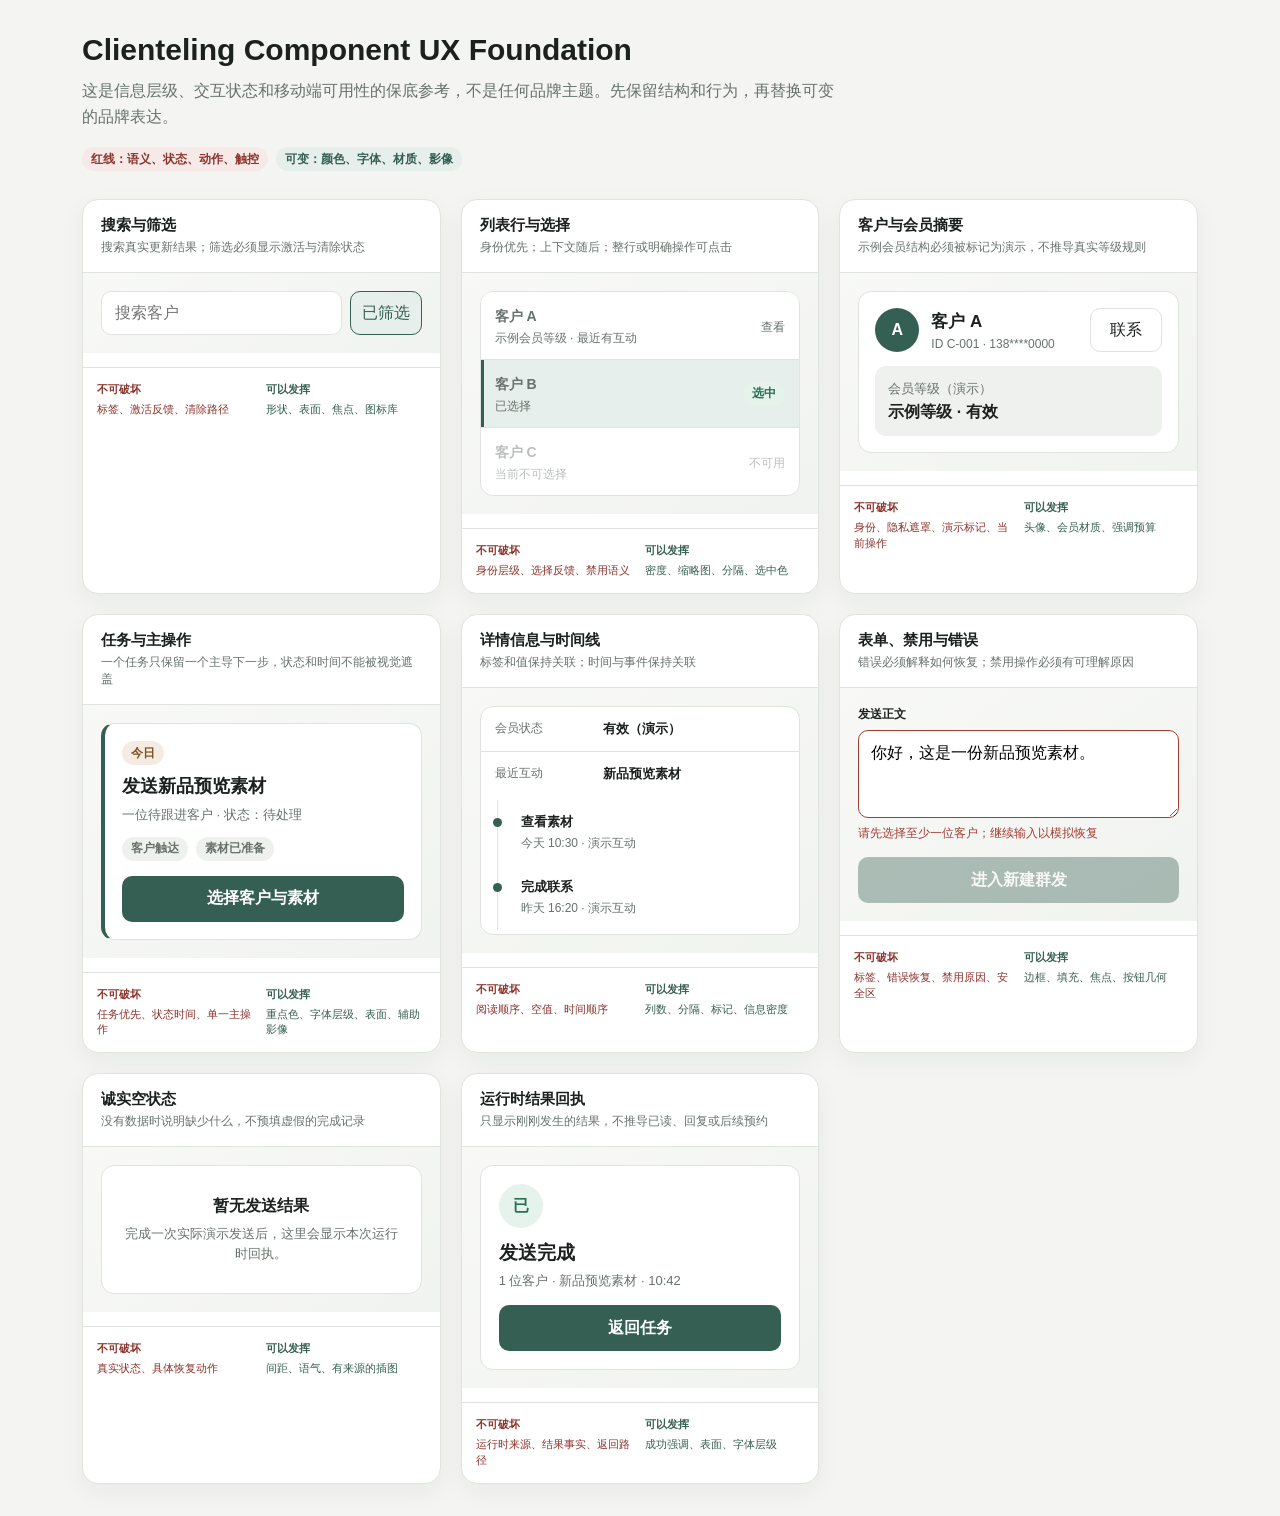
==== assets/design-foundation/component-reference.html @ 3b54e639 "V4.0: rebuild staged clienteling prototype workflow" ====
<!doctype html>
<html lang="zh-CN">
<head>
  <meta charset="utf-8">
  <meta name="viewport" content="width=device-width,initial-scale=1">
  <title>Clienteling Component UX Foundation · V4.0</title>
  <style>
    :root{--bg:#f4f5f3;--surface:#fff;--soft:#eef1ed;--text:#1c211f;--muted:#68716c;--line:#dfe4df;--brand:#355f52;--brand-soft:#e6efeb;--danger:#a43c32;--success:#287052;font-family:-apple-system,BlinkMacSystemFont,"PingFang SC","Microsoft YaHei",sans-serif;color:var(--text);background:var(--bg)}
    *{box-sizing:border-box}body{margin:0;background:var(--bg)}button,input,textarea{font:inherit}button{color:inherit}.catalog{width:min(1180px,100%);margin:auto;padding:32px}.intro{max-width:760px}.intro h1{margin:0;font-size:30px;line-height:1.2}.intro p{margin:10px 0 0;color:var(--muted);line-height:1.6}.legend{display:flex;flex-wrap:wrap;gap:8px;margin-top:18px}.tag,.status{display:inline-flex;min-height:24px;align-items:center;padding:3px 9px;border-radius:999px;background:var(--soft);color:var(--muted);font-size:12px;font-weight:650}.tag.protected{background:#f6e9e7;color:#8a342c}.tag.adaptable{background:var(--brand-soft);color:var(--brand)}.grid{display:grid;grid-template-columns:repeat(auto-fit,minmax(320px,1fr));gap:20px;margin-top:28px}.spec{overflow:hidden;border:1px solid var(--line);border-radius:16px;background:var(--surface);box-shadow:0 8px 24px rgba(28,33,31,.05)}.spec-head{padding:16px 18px;border-bottom:1px solid var(--line)}.spec-head strong{font-size:15px}.spec-head span{display:block;margin-top:4px;color:var(--muted);font-size:12px}.canvas{padding:18px;background:linear-gradient(145deg,#f8f9f7,#f1f3f0)}.phone-surface{overflow:hidden;border:1px solid var(--line);border-radius:13px;background:var(--surface)}.section-head{display:flex;align-items:center;justify-content:space-between;gap:12px;margin-bottom:10px}.section-head strong{font-size:13px}.section-head button{border:0;background:transparent;color:var(--brand);font-size:12px}.row{width:100%;min-height:64px;display:grid;grid-template-columns:minmax(0,1fr) auto;align-items:center;gap:12px;padding:12px 14px;border:0;border-bottom:1px solid var(--line);background:var(--surface);text-align:left}.row:last-child{border-bottom:0}.row strong,.row span{display:block}.row strong{font-size:14px}.row span{margin-top:4px;color:var(--muted);font-size:12px}.row.selected{background:var(--brand-soft);box-shadow:inset 3px 0 var(--brand)}.row.disabled{opacity:.45}.status{margin:0!important}.status.success{background:#e6f2ec;color:var(--success)}.status.due{background:#f4ece3;color:#7b511c}.searchbar{display:grid;grid-template-columns:1fr auto;gap:8px}.searchbar input{height:44px;padding:0 13px;border:1px solid var(--line);border-radius:10px;background:var(--surface)}.filter{min-width:72px;height:44px;border:1px solid var(--line);border-radius:10px;background:var(--surface)}.filter.active{border-color:var(--brand);background:var(--brand-soft);color:var(--brand)}.customer{padding:16px}.identity{display:grid;grid-template-columns:44px minmax(0,1fr) auto;gap:12px;align-items:center}.avatar{width:44px;height:44px;display:grid;place-items:center;border-radius:50%;background:var(--brand);color:#fff;font-weight:750}.identity h3{margin:0;font-size:17px}.identity p{margin:4px 0 0;color:var(--muted);font-size:12px}.membership{margin-top:14px;padding:13px;border-radius:11px;background:var(--soft)}.membership small{color:var(--muted)}.membership strong{display:block;margin-top:4px}.task{padding:17px;border-left:4px solid var(--brand)}.task h3{margin:9px 0 0;font-size:18px}.task p{margin:7px 0 0;color:var(--muted);font-size:13px;line-height:1.5}.meta{display:flex;gap:8px;margin-top:12px}.primary{width:100%;min-height:46px;margin-top:15px;border:0;border-radius:10px;background:var(--brand);color:#fff;font-weight:720}.primary:disabled{opacity:.38}.kv{display:grid}.kv-row{display:grid;grid-template-columns:96px minmax(0,1fr);gap:12px;padding:13px 14px;border-bottom:1px solid var(--line)}.kv-row:last-child{border-bottom:0}.kv-row span{color:var(--muted);font-size:12px}.kv-row strong{font-size:13px;line-height:1.4}.timeline{padding:4px 16px}.event{position:relative;padding:13px 0 13px 23px;border-left:1px solid var(--line)}.event::before{content:"";position:absolute;left:-5px;top:18px;width:9px;height:9px;border-radius:50%;background:var(--brand)}.event strong{display:block;font-size:13px}.event span{display:block;margin-top:4px;color:var(--muted);font-size:12px}.field{display:grid;gap:7px}.field label{font-size:12px;font-weight:650}.field textarea{min-height:88px;padding:12px;border:1px solid var(--line);border-radius:10px;resize:vertical}.field.error textarea{border-color:var(--danger)}.error-text{color:var(--danger);font-size:12px}.empty{padding:30px 20px;text-align:center}.empty strong{display:block}.empty p{margin:7px 0 0;color:var(--muted);font-size:13px;line-height:1.5}.receipt{padding:18px}.receipt-mark{width:44px;height:44px;display:grid;place-items:center;border-radius:50%;background:#e6f2ec;color:var(--success);font-weight:800}.receipt h3{margin:12px 0 0}.receipt p{margin:6px 0 0;color:var(--muted);font-size:13px}.boundary{display:grid;grid-template-columns:1fr 1fr;gap:10px;margin-top:14px;padding:14px;border-top:1px solid var(--line);font-size:11px;line-height:1.45}.boundary strong{display:block;margin-bottom:4px}.boundary .no{color:#8a342c}.boundary .yes{color:var(--brand)}@media(max-width:640px){.catalog{padding:20px 14px}.grid{grid-template-columns:1fr}.intro h1{font-size:24px}}
  </style>
</head>
<body>
  <main class="catalog">
    <header class="intro">
      <h1>Clienteling Component UX Foundation</h1>
      <p>这是信息层级、交互状态和移动端可用性的保底参考，不是任何品牌主题。先保留结构和行为，再替换可变的品牌表达。</p>
      <div class="legend"><span class="tag protected">红线：语义、状态、动作、触控</span><span class="tag adaptable">可变：颜色、字体、材质、影像</span></div>
    </header>
    <section class="grid">
      <article class="spec"><header class="spec-head"><strong>搜索与筛选</strong><span>搜索真实更新结果；筛选必须显示激活与清除状态</span></header><div class="canvas"><div class="searchbar" data-ux-component="search-filter-bar" data-ux-state="selected"><input aria-label="搜索客户" placeholder="搜索客户" oninput="filterReferenceRows(this.value)"><button class="filter active" onclick="toggleReferenceFilter(this)">已筛选</button></div></div><div class="boundary"><div class="no"><strong>不可破坏</strong>标签、激活反馈、清除路径</div><div class="yes"><strong>可以发挥</strong>形状、表面、焦点、图标库</div></div></article>
      <article class="spec"><header class="spec-head"><strong>列表行与选择</strong><span>身份优先；上下文随后；整行或明确操作可点击</span></header><div class="canvas"><div class="phone-surface" id="referenceRows"><button class="row" data-ux-component="list-row" data-ux-state="default" onclick="toggleReferenceSelection(this)"><span><strong>客户 A</strong><span>示例会员等级 · 最近有互动</span></span><span>查看</span></button><button class="row selected" data-ux-component="selection-row" data-ux-state="selected" onclick="toggleReferenceSelection(this)"><span><strong>客户 B</strong><span>已选择</span></span><span class="status success">选中</span></button><button class="row disabled" data-ux-component="selection-row" data-ux-state="disabled" disabled><span><strong>客户 C</strong><span>当前不可选择</span></span><span>不可用</span></button></div></div><div class="boundary"><div class="no"><strong>不可破坏</strong>身份层级、选择反馈、禁用语义</div><div class="yes"><strong>可以发挥</strong>密度、缩略图、分隔、选中色</div></div></article>
      <article class="spec"><header class="spec-head"><strong>客户与会员摘要</strong><span>示例会员结构必须被标记为演示，不推导真实等级规则</span></header><div class="canvas"><div class="phone-surface customer" data-ux-component="customer-summary" data-ux-state="default"><div class="identity"><span class="avatar">A</span><span><h3>客户 A</h3><p>ID C-001 · 138****0000</p></span><button class="filter" onclick="this.textContent=this.textContent==='联系'?'已选择':'联系'">联系</button></div><div class="membership" data-ux-component="membership-summary"><small>会员等级（演示）</small><strong>示例等级 · 有效</strong></div></div></div><div class="boundary"><div class="no"><strong>不可破坏</strong>身份、隐私遮罩、演示标记、当前操作</div><div class="yes"><strong>可以发挥</strong>头像、会员材质、强调预算</div></div></article>
      <article class="spec" id="taskReference"><header class="spec-head"><strong>任务与主操作</strong><span>一个任务只保留一个主导下一步，状态和时间不能被视觉遮盖</span></header><div class="canvas"><div class="phone-surface task" data-ux-component="task-card" data-ux-state="default"><span class="status due">今日</span><h3>发送新品预览素材</h3><p>一位待跟进客户 · 状态：待处理</p><div class="meta"><span class="status">客户触达</span><span class="status">素材已准备</span></div><button class="primary" onclick="document.getElementById('formReference').scrollIntoView({behavior:'smooth'})">选择客户与素材</button></div></div><div class="boundary"><div class="no"><strong>不可破坏</strong>任务优先、状态时间、单一主操作</div><div class="yes"><strong>可以发挥</strong>重点色、字体层级、表面、辅助影像</div></div></article>
      <article class="spec"><header class="spec-head"><strong>详情信息与时间线</strong><span>标签和值保持关联；时间与事件保持关联</span></header><div class="canvas"><div class="phone-surface"><div class="kv" data-ux-component="key-value-group"><div class="kv-row"><span>会员状态</span><strong>有效（演示）</strong></div><div class="kv-row"><span>最近互动</span><strong>新品预览素材</strong></div></div><div class="timeline" data-ux-component="timeline"><div class="event"><strong>查看素材</strong><span>今天 10:30 · 演示互动</span></div><div class="event"><strong>完成联系</strong><span>昨天 16:20 · 演示互动</span></div></div></div></div><div class="boundary"><div class="no"><strong>不可破坏</strong>阅读顺序、空值、时间顺序</div><div class="yes"><strong>可以发挥</strong>列数、分隔、标记、信息密度</div></div></article>
      <article class="spec" id="formReference"><header class="spec-head"><strong>表单、禁用与错误</strong><span>错误必须解释如何恢复；禁用操作必须有可理解原因</span></header><div class="canvas"><div class="field error" data-ux-component="form-field" data-ux-state="error" id="referenceField"><label for="message">发送正文</label><textarea id="message" oninput="validateReferenceField(this.value)">你好，这是一份新品预览素材。</textarea><span class="error-text">请先选择至少一位客户；继续输入以模拟恢复</span></div><button class="primary" id="referenceCommit" data-ux-component="sticky-action-bar" data-ux-state="disabled" disabled onclick="document.getElementById('resultReference').scrollIntoView({behavior:'smooth'})">进入新建群发</button></div><div class="boundary"><div class="no"><strong>不可破坏</strong>标签、错误恢复、禁用原因、安全区</div><div class="yes"><strong>可以发挥</strong>边框、填充、焦点、按钮几何</div></div></article>
      <article class="spec"><header class="spec-head"><strong>诚实空状态</strong><span>没有数据时说明缺少什么，不预填虚假的完成记录</span></header><div class="canvas"><div class="phone-surface empty" data-ux-component="empty-state" data-ux-state="empty"><strong>暂无发送结果</strong><p>完成一次实际演示发送后，这里会显示本次运行时回执。</p></div></div><div class="boundary"><div class="no"><strong>不可破坏</strong>真实状态、具体恢复动作</div><div class="yes"><strong>可以发挥</strong>间距、语气、有来源的插图</div></div></article>
      <article class="spec" id="resultReference"><header class="spec-head"><strong>运行时结果回执</strong><span>只显示刚刚发生的结果，不推导已读、回复或后续预约</span></header><div class="canvas"><div class="phone-surface receipt" data-ux-component="result-receipt" data-ux-state="success"><span class="receipt-mark">已</span><h3>发送完成</h3><p>1 位客户 · 新品预览素材 · 10:42</p><button class="primary" onclick="document.getElementById('taskReference').scrollIntoView({behavior:'smooth'})">返回任务</button></div></div><div class="boundary"><div class="no"><strong>不可破坏</strong>运行时来源、结果事实、返回路径</div><div class="yes"><strong>可以发挥</strong>成功强调、表面、字体层级</div></div></article>
    </section>
  </main>
  <script>
    function toggleReferenceFilter(button){button.classList.toggle('active');button.textContent=button.classList.contains('active')?'已筛选':'筛选'}
    function filterReferenceRows(value){const query=value.trim().toLowerCase();document.querySelectorAll('#referenceRows .row').forEach(row=>{row.hidden=Boolean(query)&&!row.textContent.toLowerCase().includes(query)})}
    function toggleReferenceSelection(row){const selected=row.classList.toggle('selected');row.dataset.uxState=selected?'selected':'default';const state=row.querySelector(':scope > span:last-child');state.textContent=selected?'选中':'查看';state.className=selected?'status success':''}
    function validateReferenceField(value){const field=document.getElementById('referenceField'),button=document.getElementById('referenceCommit'),valid=value.trim().length>18;field.classList.toggle('error',!valid);field.dataset.uxState=valid?'default':'error';field.querySelector('.error-text').hidden=valid;button.disabled=!valid;button.dataset.uxState=valid?'default':'disabled'}
  </script>
</body>
</html>
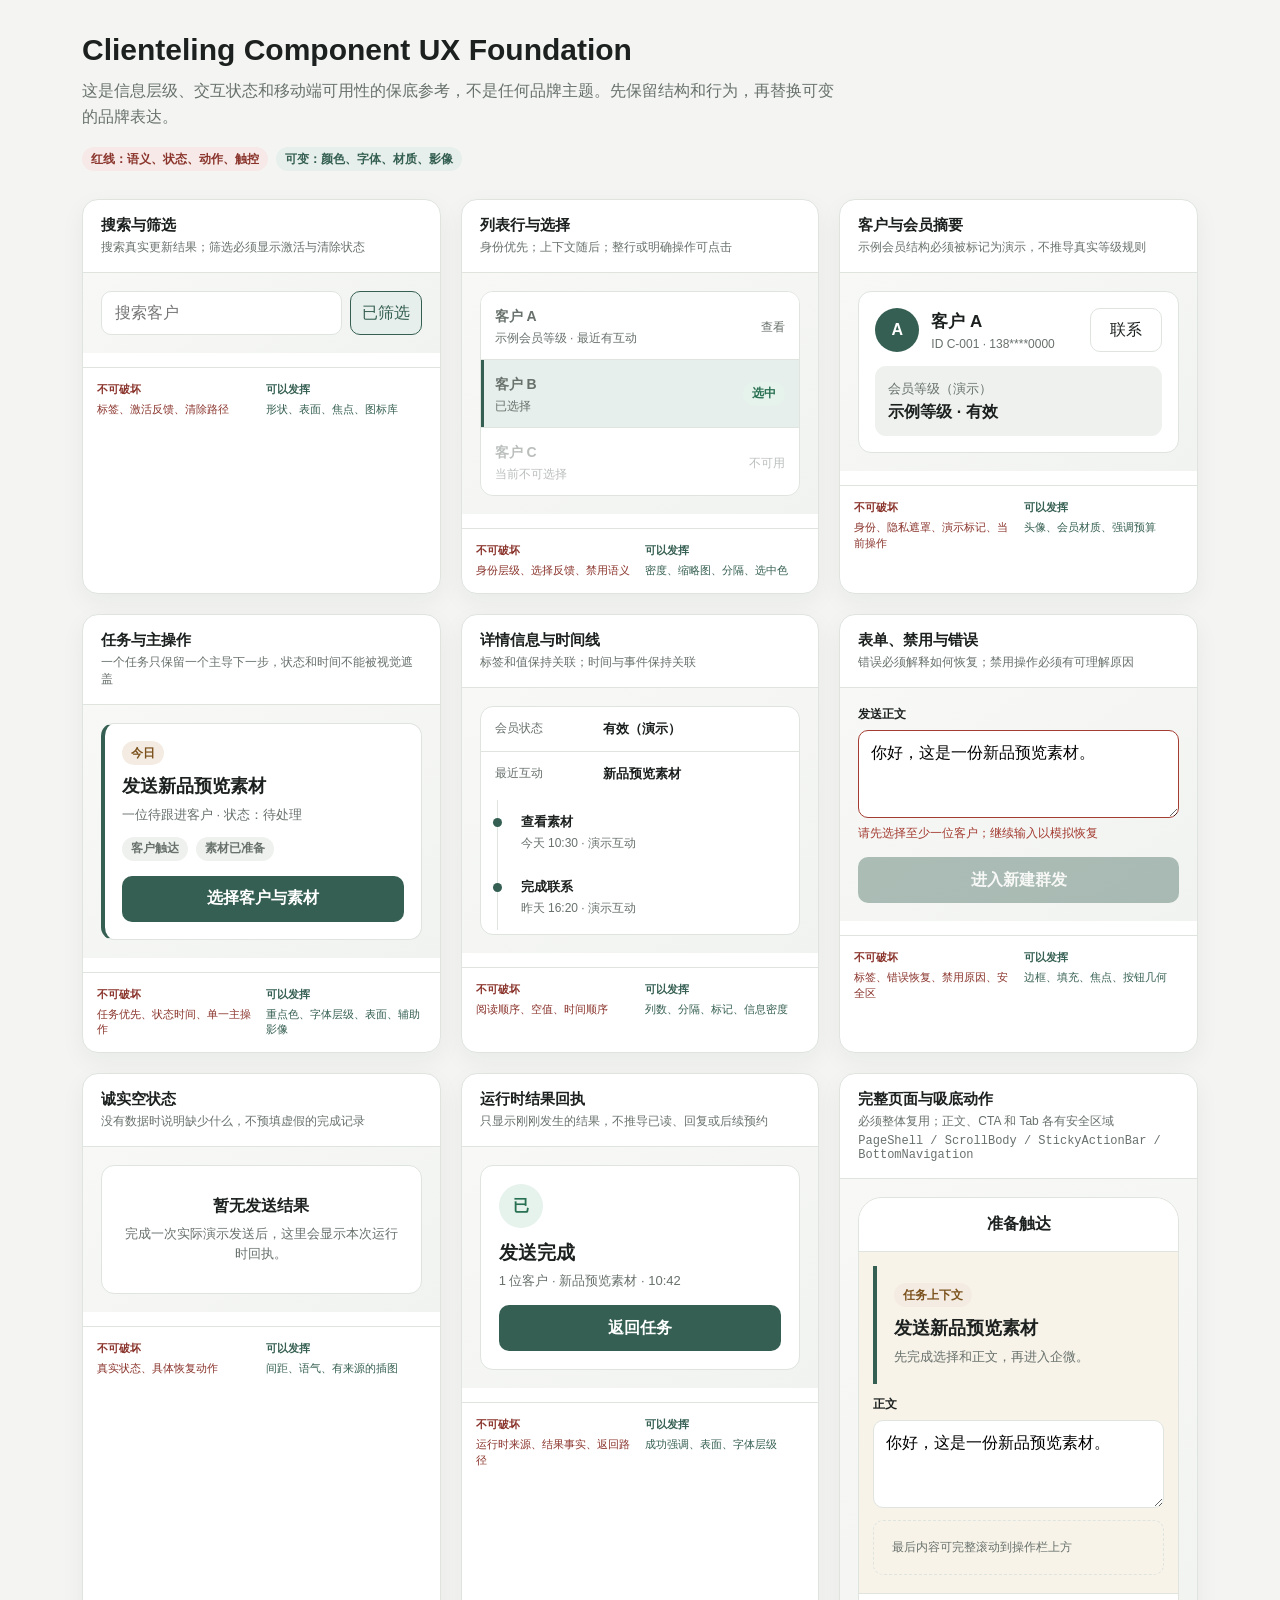
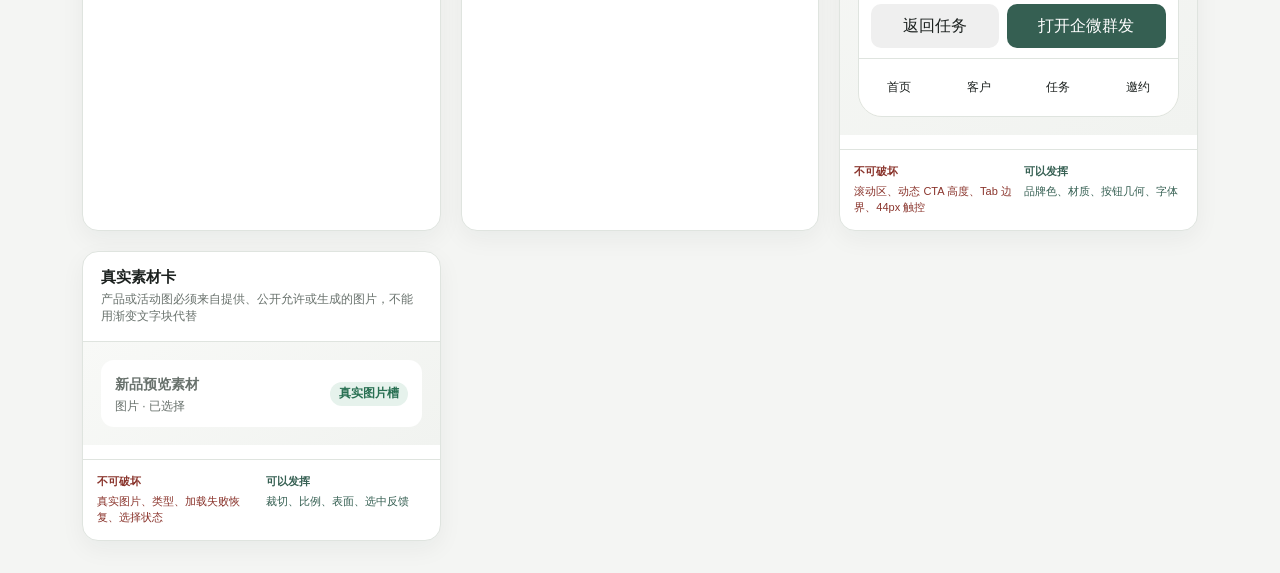
==== commit 1e09b4ff: "V4.0: enforce executable UI kit and visual layout gates" ====
--- a/assets/design-foundation/component-reference.html
+++ b/assets/design-foundation/component-reference.html
@@ -6,7 +6,7 @@
   <title>Clienteling Component UX Foundation · V4.0</title>
   <style>
     :root{--bg:#f4f5f3;--surface:#fff;--soft:#eef1ed;--text:#1c211f;--muted:#68716c;--line:#dfe4df;--brand:#355f52;--brand-soft:#e6efeb;--danger:#a43c32;--success:#287052;font-family:-apple-system,BlinkMacSystemFont,"PingFang SC","Microsoft YaHei",sans-serif;color:var(--text);background:var(--bg)}
-    *{box-sizing:border-box}body{margin:0;background:var(--bg)}button,input,textarea{font:inherit}button{color:inherit}.catalog{width:min(1180px,100%);margin:auto;padding:32px}.intro{max-width:760px}.intro h1{margin:0;font-size:30px;line-height:1.2}.intro p{margin:10px 0 0;color:var(--muted);line-height:1.6}.legend{display:flex;flex-wrap:wrap;gap:8px;margin-top:18px}.tag,.status{display:inline-flex;min-height:24px;align-items:center;padding:3px 9px;border-radius:999px;background:var(--soft);color:var(--muted);font-size:12px;font-weight:650}.tag.protected{background:#f6e9e7;color:#8a342c}.tag.adaptable{background:var(--brand-soft);color:var(--brand)}.grid{display:grid;grid-template-columns:repeat(auto-fit,minmax(320px,1fr));gap:20px;margin-top:28px}.spec{overflow:hidden;border:1px solid var(--line);border-radius:16px;background:var(--surface);box-shadow:0 8px 24px rgba(28,33,31,.05)}.spec-head{padding:16px 18px;border-bottom:1px solid var(--line)}.spec-head strong{font-size:15px}.spec-head span{display:block;margin-top:4px;color:var(--muted);font-size:12px}.canvas{padding:18px;background:linear-gradient(145deg,#f8f9f7,#f1f3f0)}.phone-surface{overflow:hidden;border:1px solid var(--line);border-radius:13px;background:var(--surface)}.section-head{display:flex;align-items:center;justify-content:space-between;gap:12px;margin-bottom:10px}.section-head strong{font-size:13px}.section-head button{border:0;background:transparent;color:var(--brand);font-size:12px}.row{width:100%;min-height:64px;display:grid;grid-template-columns:minmax(0,1fr) auto;align-items:center;gap:12px;padding:12px 14px;border:0;border-bottom:1px solid var(--line);background:var(--surface);text-align:left}.row:last-child{border-bottom:0}.row strong,.row span{display:block}.row strong{font-size:14px}.row span{margin-top:4px;color:var(--muted);font-size:12px}.row.selected{background:var(--brand-soft);box-shadow:inset 3px 0 var(--brand)}.row.disabled{opacity:.45}.status{margin:0!important}.status.success{background:#e6f2ec;color:var(--success)}.status.due{background:#f4ece3;color:#7b511c}.searchbar{display:grid;grid-template-columns:1fr auto;gap:8px}.searchbar input{height:44px;padding:0 13px;border:1px solid var(--line);border-radius:10px;background:var(--surface)}.filter{min-width:72px;height:44px;border:1px solid var(--line);border-radius:10px;background:var(--surface)}.filter.active{border-color:var(--brand);background:var(--brand-soft);color:var(--brand)}.customer{padding:16px}.identity{display:grid;grid-template-columns:44px minmax(0,1fr) auto;gap:12px;align-items:center}.avatar{width:44px;height:44px;display:grid;place-items:center;border-radius:50%;background:var(--brand);color:#fff;font-weight:750}.identity h3{margin:0;font-size:17px}.identity p{margin:4px 0 0;color:var(--muted);font-size:12px}.membership{margin-top:14px;padding:13px;border-radius:11px;background:var(--soft)}.membership small{color:var(--muted)}.membership strong{display:block;margin-top:4px}.task{padding:17px;border-left:4px solid var(--brand)}.task h3{margin:9px 0 0;font-size:18px}.task p{margin:7px 0 0;color:var(--muted);font-size:13px;line-height:1.5}.meta{display:flex;gap:8px;margin-top:12px}.primary{width:100%;min-height:46px;margin-top:15px;border:0;border-radius:10px;background:var(--brand);color:#fff;font-weight:720}.primary:disabled{opacity:.38}.kv{display:grid}.kv-row{display:grid;grid-template-columns:96px minmax(0,1fr);gap:12px;padding:13px 14px;border-bottom:1px solid var(--line)}.kv-row:last-child{border-bottom:0}.kv-row span{color:var(--muted);font-size:12px}.kv-row strong{font-size:13px;line-height:1.4}.timeline{padding:4px 16px}.event{position:relative;padding:13px 0 13px 23px;border-left:1px solid var(--line)}.event::before{content:"";position:absolute;left:-5px;top:18px;width:9px;height:9px;border-radius:50%;background:var(--brand)}.event strong{display:block;font-size:13px}.event span{display:block;margin-top:4px;color:var(--muted);font-size:12px}.field{display:grid;gap:7px}.field label{font-size:12px;font-weight:650}.field textarea{min-height:88px;padding:12px;border:1px solid var(--line);border-radius:10px;resize:vertical}.field.error textarea{border-color:var(--danger)}.error-text{color:var(--danger);font-size:12px}.empty{padding:30px 20px;text-align:center}.empty strong{display:block}.empty p{margin:7px 0 0;color:var(--muted);font-size:13px;line-height:1.5}.receipt{padding:18px}.receipt-mark{width:44px;height:44px;display:grid;place-items:center;border-radius:50%;background:#e6f2ec;color:var(--success);font-weight:800}.receipt h3{margin:12px 0 0}.receipt p{margin:6px 0 0;color:var(--muted);font-size:13px}.boundary{display:grid;grid-template-columns:1fr 1fr;gap:10px;margin-top:14px;padding:14px;border-top:1px solid var(--line);font-size:11px;line-height:1.45}.boundary strong{display:block;margin-bottom:4px}.boundary .no{color:#8a342c}.boundary .yes{color:var(--brand)}@media(max-width:640px){.catalog{padding:20px 14px}.grid{grid-template-columns:1fr}.intro h1{font-size:24px}}
+    *{box-sizing:border-box}body{margin:0;background:var(--bg)}button,input,textarea{font:inherit}button{color:inherit}.catalog{width:min(1180px,100%);margin:auto;padding:32px}.intro{max-width:760px}.intro h1{margin:0;font-size:30px;line-height:1.2}.intro p{margin:10px 0 0;color:var(--muted);line-height:1.6}.legend{display:flex;flex-wrap:wrap;gap:8px;margin-top:18px}.tag,.status{display:inline-flex;min-height:24px;align-items:center;padding:3px 9px;border-radius:999px;background:var(--soft);color:var(--muted);font-size:12px;font-weight:650}.tag.protected{background:#f6e9e7;color:#8a342c}.tag.adaptable{background:var(--brand-soft);color:var(--brand)}.grid{display:grid;grid-template-columns:repeat(auto-fit,minmax(320px,1fr));gap:20px;margin-top:28px}.spec{overflow:hidden;border:1px solid var(--line);border-radius:16px;background:var(--surface);box-shadow:0 8px 24px rgba(28,33,31,.05)}.spec-head{padding:16px 18px;border-bottom:1px solid var(--line)}.spec-head strong{font-size:15px}.spec-head span{display:block;margin-top:4px;color:var(--muted);font-size:12px}.canvas{padding:18px;background:linear-gradient(145deg,#f8f9f7,#f1f3f0)}.phone-surface{overflow:hidden;border:1px solid var(--line);border-radius:13px;background:var(--surface)}.section-head{display:flex;align-items:center;justify-content:space-between;gap:12px;margin-bottom:10px}.section-head strong{font-size:13px}.section-head button{border:0;background:transparent;color:var(--brand);font-size:12px}.row{width:100%;min-height:64px;display:grid;grid-template-columns:minmax(0,1fr) auto;align-items:center;gap:12px;padding:12px 14px;border:0;border-bottom:1px solid var(--line);background:var(--surface);text-align:left}.row:last-child{border-bottom:0}.row strong,.row span{display:block}.row strong{font-size:14px}.row span{margin-top:4px;color:var(--muted);font-size:12px}.row.selected{background:var(--brand-soft);box-shadow:inset 3px 0 var(--brand)}.row.disabled{opacity:.45}.status{margin:0!important}.status.success{background:#e6f2ec;color:var(--success)}.status.due{background:#f4ece3;color:#7b511c}.searchbar{display:grid;grid-template-columns:1fr auto;gap:8px}.searchbar input{height:44px;padding:0 13px;border:1px solid var(--line);border-radius:10px;background:var(--surface)}.filter{min-width:72px;height:44px;border:1px solid var(--line);border-radius:10px;background:var(--surface)}.filter.active{border-color:var(--brand);background:var(--brand-soft);color:var(--brand)}.customer{padding:16px}.identity{display:grid;grid-template-columns:44px minmax(0,1fr) auto;gap:12px;align-items:center}.avatar{width:44px;height:44px;display:grid;place-items:center;border-radius:50%;background:var(--brand);color:#fff;font-weight:750}.identity h3{margin:0;font-size:17px}.identity p{margin:4px 0 0;color:var(--muted);font-size:12px}.membership{margin-top:14px;padding:13px;border-radius:11px;background:var(--soft)}.membership small{color:var(--muted)}.membership strong{display:block;margin-top:4px}.task{padding:17px;border-left:4px solid var(--brand)}.task h3{margin:9px 0 0;font-size:18px}.task p{margin:7px 0 0;color:var(--muted);font-size:13px;line-height:1.5}.meta{display:flex;gap:8px;margin-top:12px}.primary{width:100%;min-height:46px;margin-top:15px;border:0;border-radius:10px;background:var(--brand);color:#fff;font-weight:720}.primary:disabled{opacity:.38}.kv{display:grid}.kv-row{display:grid;grid-template-columns:96px minmax(0,1fr);gap:12px;padding:13px 14px;border-bottom:1px solid var(--line)}.kv-row:last-child{border-bottom:0}.kv-row span{color:var(--muted);font-size:12px}.kv-row strong{font-size:13px;line-height:1.4}.timeline{padding:4px 16px}.event{position:relative;padding:13px 0 13px 23px;border-left:1px solid var(--line)}.event::before{content:"";position:absolute;left:-5px;top:18px;width:9px;height:9px;border-radius:50%;background:var(--brand)}.event strong{display:block;font-size:13px}.event span{display:block;margin-top:4px;color:var(--muted);font-size:12px}.field{display:grid;gap:7px}.field label{font-size:12px;font-weight:650}.field textarea{min-height:88px;padding:12px;border:1px solid var(--line);border-radius:10px;resize:vertical}.field.error textarea{border-color:var(--danger)}.error-text{color:var(--danger);font-size:12px}.empty{padding:30px 20px;text-align:center}.empty strong{display:block}.empty p{margin:7px 0 0;color:var(--muted);font-size:13px;line-height:1.5}.receipt{padding:18px}.receipt-mark{width:44px;height:44px;display:grid;place-items:center;border-radius:50%;background:#e6f2ec;color:var(--success);font-weight:800}.receipt h3{margin:12px 0 0}.receipt p{margin:6px 0 0;color:var(--muted);font-size:13px}.boundary{display:grid;grid-template-columns:1fr 1fr;gap:10px;margin-top:14px;padding:14px;border-top:1px solid var(--line);font-size:11px;line-height:1.45}.boundary strong{display:block;margin-bottom:4px}.boundary .no{color:#8a342c}.boundary .yes{color:var(--brand)}.layout-demo{height:520px;display:grid;grid-template-rows:54px minmax(0,1fr) auto 58px;overflow:hidden;border:1px solid var(--line);border-radius:24px;background:#f7f3e9}.layout-nav{display:grid;place-items:center;border-bottom:1px solid var(--line);background:#fff;font-weight:760}.layout-scroll{min-height:0;overflow:auto;padding:14px;display:grid;align-content:start;gap:12px}.layout-scroll::after{content:"最后内容可完整滚动到操作栏上方";display:block;padding:18px;border:1px dashed var(--line);border-radius:10px;color:var(--muted);font-size:12px}.layout-actions{display:grid;grid-template-columns:1fr 1.25fr;gap:8px;padding:10px 12px;border-top:1px solid var(--line);background:#fff}.layout-actions button{min-height:44px;border:0;border-radius:10px}.layout-actions .go{background:var(--brand);color:#fff}.layout-tabs{display:grid;grid-template-columns:repeat(4,1fr);border-top:1px solid var(--line);background:#fff}.layout-tabs button{min-height:44px;border:0;background:transparent;font-size:12px}.component-code{display:block;margin-top:5px;color:var(--muted);font-family:ui-monospace,SFMono-Regular,Menlo,monospace;font-size:10px}@media(max-width:640px){.catalog{padding:20px 14px}.grid{grid-template-columns:1fr}.intro h1{font-size:24px}}
   </style>
 </head>
 <body>
@@ -25,6 +25,8 @@
       <article class="spec" id="formReference"><header class="spec-head"><strong>表单、禁用与错误</strong><span>错误必须解释如何恢复；禁用操作必须有可理解原因</span></header><div class="canvas"><div class="field error" data-ux-component="form-field" data-ux-state="error" id="referenceField"><label for="message">发送正文</label><textarea id="message" oninput="validateReferenceField(this.value)">你好，这是一份新品预览素材。</textarea><span class="error-text">请先选择至少一位客户；继续输入以模拟恢复</span></div><button class="primary" id="referenceCommit" data-ux-component="sticky-action-bar" data-ux-state="disabled" disabled onclick="document.getElementById('resultReference').scrollIntoView({behavior:'smooth'})">进入新建群发</button></div><div class="boundary"><div class="no"><strong>不可破坏</strong>标签、错误恢复、禁用原因、安全区</div><div class="yes"><strong>可以发挥</strong>边框、填充、焦点、按钮几何</div></div></article>
       <article class="spec"><header class="spec-head"><strong>诚实空状态</strong><span>没有数据时说明缺少什么，不预填虚假的完成记录</span></header><div class="canvas"><div class="phone-surface empty" data-ux-component="empty-state" data-ux-state="empty"><strong>暂无发送结果</strong><p>完成一次实际演示发送后，这里会显示本次运行时回执。</p></div></div><div class="boundary"><div class="no"><strong>不可破坏</strong>真实状态、具体恢复动作</div><div class="yes"><strong>可以发挥</strong>间距、语气、有来源的插图</div></div></article>
       <article class="spec" id="resultReference"><header class="spec-head"><strong>运行时结果回执</strong><span>只显示刚刚发生的结果，不推导已读、回复或后续预约</span></header><div class="canvas"><div class="phone-surface receipt" data-ux-component="result-receipt" data-ux-state="success"><span class="receipt-mark">已</span><h3>发送完成</h3><p>1 位客户 · 新品预览素材 · 10:42</p><button class="primary" onclick="document.getElementById('taskReference').scrollIntoView({behavior:'smooth'})">返回任务</button></div></div><div class="boundary"><div class="no"><strong>不可破坏</strong>运行时来源、结果事实、返回路径</div><div class="yes"><strong>可以发挥</strong>成功强调、表面、字体层级</div></div></article>
+      <article class="spec"><header class="spec-head"><strong>完整页面与吸底动作</strong><span>必须整体复用；正文、CTA 和 Tab 各有安全区域</span><span class="component-code">PageShell / ScrollBody / StickyActionBar / BottomNavigation</span></header><div class="canvas"><div class="layout-demo" data-ux-component="page-shell" data-ux-state="default"><div class="layout-nav">准备触达</div><div class="layout-scroll"><div class="task" data-ux-component="task-card"><span class="status due">任务上下文</span><h3>发送新品预览素材</h3><p>先完成选择和正文，再进入企微。</p></div><div class="field" data-ux-component="form-field"><label for="layoutMessage">正文</label><textarea id="layoutMessage">你好，这是一份新品预览素材。</textarea></div></div><div class="layout-actions" data-ux-component="sticky-action-bar"><button>返回任务</button><button class="go">打开企微群发</button></div><div class="layout-tabs" data-ux-component="bottom-navigation"><button>首页</button><button>客户</button><button>任务</button><button>邀约</button></div></div></div><div class="boundary"><div class="no"><strong>不可破坏</strong>滚动区、动态 CTA 高度、Tab 边界、44px 触控</div><div class="yes"><strong>可以发挥</strong>品牌色、材质、按钮几何、字体</div></div></article>
+      <article class="spec"><header class="spec-head"><strong>真实素材卡</strong><span>产品或活动图必须来自提供、公开允许或生成的图片，不能用渐变文字块代替</span></header><div class="canvas"><div class="phone-surface row" data-ux-component="asset-card" data-ux-state="selected"><span><strong>新品预览素材</strong><span>图片 · 已选择</span></span><span class="status success">真实图片槽</span></div></div><div class="boundary"><div class="no"><strong>不可破坏</strong>真实图片、类型、加载失败恢复、选择状态</div><div class="yes"><strong>可以发挥</strong>裁切、比例、表面、选中反馈</div></div></article>
     </section>
   </main>
   <script>
